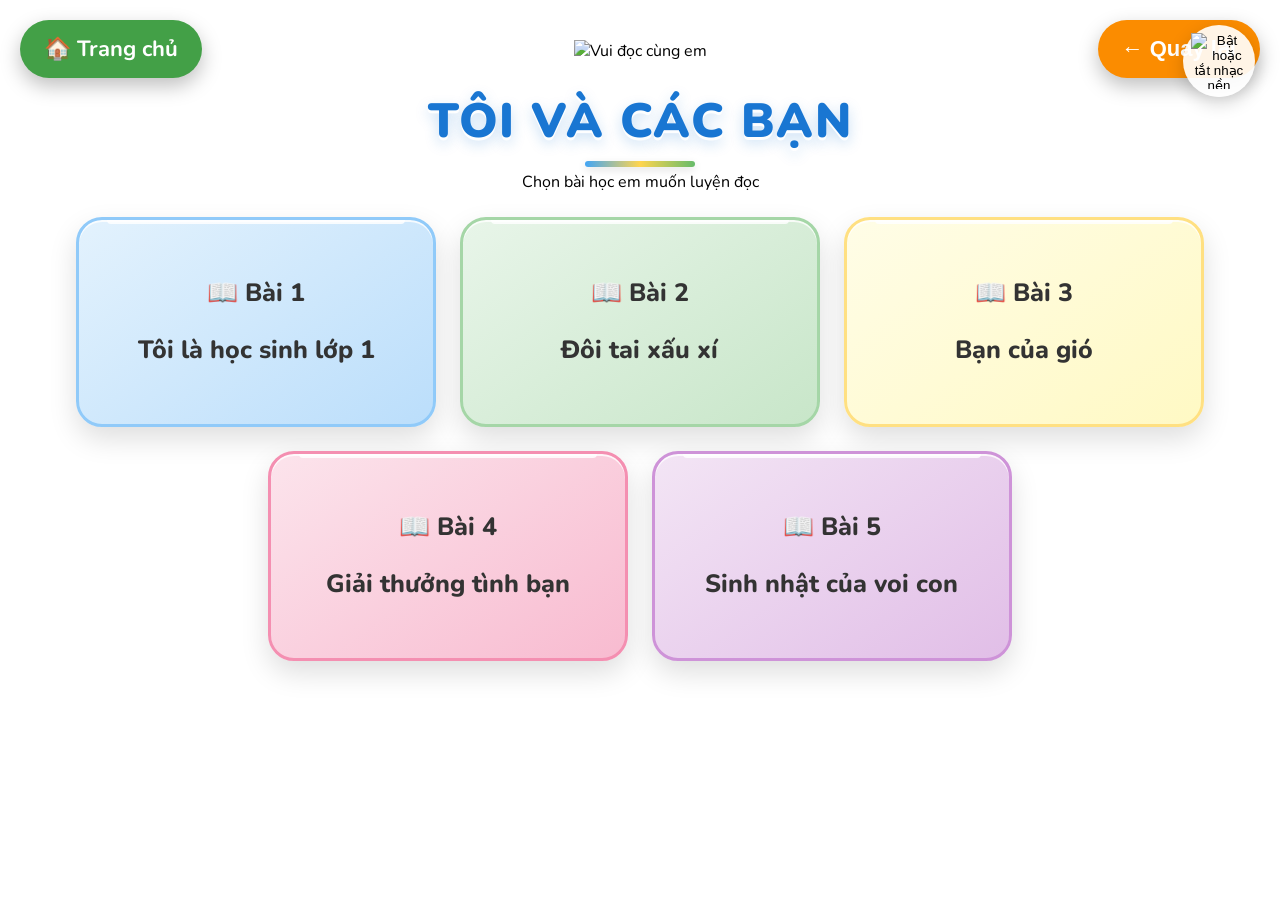
==== pages/lesson-list.html @ ab977701 "Add files via upload" ====
<!DOCTYPE html>
<html lang="vi">

<head>

    <link rel="preconnect" href="https://fonts.googleapis.com">

    <link
        rel="preconnect"
        href="https://fonts.gstatic.com"
        crossorigin
    >

    <link
        href="https://fonts.googleapis.com/css2?family=Nunito:wght@400;500;600;700;800;900&display=swap"
        rel="stylesheet"
    >

    <meta charset="UTF-8">

    <meta
        name="viewport"
        content="width=device-width, initial-scale=1.0"
    >

    <title>Danh sách bài học</title>

    <link
        rel="stylesheet"
        href="../style.css"
    >

    <link
        rel="stylesheet"
        href="lesson-list.css"
    >

</head>

    <meta charset="UTF-8">

    <meta
        name="viewport"
        content="width=device-width, initial-scale=1.0"
    >

    <title>Danh sách bài học</title>

    <link rel="stylesheet" href="../style.css">
    <link rel="stylesheet" href="lesson-list.css">

</head>


<body>

    <!-- =========================
         NÚT BẬT / TẮT NHẠC NỀN
    ========================== -->

    <button
        id="bgmToggleButton"
        class="bgm-toggle-button"
        type="button"
        aria-label="Tắt nhạc nền"
        title="Tắt nhạc nền"
    >
        <img
            id="bgmToggleIcon"
            src="../assets/icons/sound.png"
            alt="Bật hoặc tắt nhạc nền"
        >
    </button>


    <!-- =========================
         THANH ĐIỀU HƯỚNG
    ========================== -->

    <div class="top-nav">

        <a
            href="../index.html"
            class="nav-btn home-btn"
        >
            🏠 Trang chủ
        </a>

        <button
            class="nav-btn back-btn"
            onclick="history.back()"
        >
            ← Quay lại
        </button>

    </div>


    <!-- =========================
         DANH SÁCH BÀI HỌC
    ========================== -->

    <div class="lesson-page">

        <img
            src="../assets/logo/logo.png"
            class="logo"
            alt="Vui đọc cùng em"
        >

        <h1 id="topicTitle"></h1>

        <p>
            Chọn bài học em muốn luyện đọc
        </p>

        <div
            id="lessonContainer"
            class="lesson-grid"
        >
        </div>

    </div>


    <!-- =========================
         JAVASCRIPT
    ========================== -->

    <script src="../js/audio-manager.js"></script>
    <script src="lesson-list.js"></script>

</body>

</html>
---- style.css ----
/* ==========================
   VUI ĐỌC CÙNG EM
   ========================== */

*{
    margin:0;
    padding:0;
    box-sizing:border-box;
}

body{

    font-family:Arial, Helvetica, sans-serif;

    background:url("assets/background/home-bg.jpg");

    background-size:cover;

    background-position:center;

    background-repeat:no-repeat;

    min-height:100vh;

}

#app{

    width:100%;

    min-height:100vh;

}.home{

    width:100%;
    min-height:100vh;

    display:flex;

    flex-direction:column;

    justify-content:center;

    align-items:center;

    backdrop-filter:blur(2px);

}

.logo{

    width:400px;

    margin-bottom:20px;

}

.avatar{

    width:300px;

    margin-bottom:25px;

}

.home h1{

    font-size:54px;

    color:white;

    text-shadow:3px 3px 10px black;

}

.home p{

    font-size:28px;

    color:white;

    margin-top:20px;

    margin-bottom:40px;

    text-shadow:2px 2px 8px black;

}

/* ==========================
   NÚT BẮT ĐẦU
========================== */

.start-button{

    display:inline-flex;
    align-items:center;
    justify-content:center;

    padding:22px 80px;

    font-size:34px;
    font-weight:bold;
    letter-spacing:1px;

    color:#ffffff;
    text-decoration:none;

    background:linear-gradient(180deg,#6fdc6f,#35b84b);

    border-radius:60px;

    border:4px solid #ffffff;

    box-shadow:
        0 10px 25px rgba(0,0,0,.25),
        inset 0 2px 0 rgba(255,255,255,.5);

    transition:
        transform .25s,
        box-shadow .25s,
        background .25s;

    cursor:pointer;
}

.start-button:hover{

    transform:translateY(-4px) scale(1.05);

    background:linear-gradient(180deg,#7be87b,#3ec857);

    box-shadow:
        0 16px 30px rgba(0,0,0,.30),
        inset 0 2px 0 rgba(255,255,255,.6);

}

.start-button:active{

    transform:scale(.96);

    box-shadow:
        0 6px 15px rgba(0,0,0,.25);

}
/* ========================================
   NÚT BẬT / TẮT NHẠC NỀN
======================================== */

.bgm-toggle-button {
    position: fixed;
    top: 25px;
    right: 25px;

    width: 72px;
    height: 72px;

    padding: 8px;

    border: none;
    border-radius: 50%;

    background: rgba(255, 255, 255, 0.9);

    box-shadow:
        0 6px 18px rgba(0, 0, 0, 0.18);

    cursor: pointer;

    z-index: 9999;

    transition:
        transform 0.2s ease,
        box-shadow 0.2s ease;
}

.bgm-toggle-button img {
    width: 100%;
    height: 100%;

    object-fit: contain;

    display: block;

    pointer-events: none;
}

.bgm-toggle-button:hover {
    transform: scale(1.08);

    box-shadow:
        0 8px 22px rgba(0, 0, 0, 0.25);
}

.bgm-toggle-button:active {
    transform: scale(0.92);
}
---- pages/lesson-list.css ----
body{

margin:0;

font-family:
    "Nunito",
    Arial,
    sans-serif;

background:url("../assets/background/home-bg.jpg");

background-size:cover;

background-position:center;

min-height:100vh;

}

.lesson-page{

padding:40px;

text-align:center;

backdrop-filter:blur(8px);

background:rgba(255,255,255,.45);

min-height:100vh;

}

.logo{

width:140px;

}
/* ========================================
   TÊN CHỦ ĐỀ
======================================== */

#topicTitle {
    margin: 12px 0 4px;

    font-family:
        "Nunito",
        Arial,
        sans-serif;

    font-size: 48px;
    font-weight: 900;

    line-height: 1.15;

    color: #1976D2;

    text-align: center;
    text-transform: uppercase;

    letter-spacing: 1.5px;

    white-space: nowrap;

    text-shadow:
        0 3px 0 rgba(255, 255, 255, 0.95),
        0 6px 14px rgba(25, 118, 210, 0.25);
}


/* Đường trang trí dưới tên chủ đề */

#topicTitle::after {
    content: "";

    display: block;

    width: 110px;
    height: 6px;

    margin: 12px auto 0;

    border-radius: 999px;

    background:
        linear-gradient(
            90deg,
            #42A5F5,
            #FFD54F,
            #66BB6A
        );

    box-shadow:
        0 3px 8px rgba(0, 0, 0, 0.12);
}
.lesson-grid{

display:grid;

grid-template-columns:repeat(auto-fit,minmax(260px,1fr));

gap:20px;

max-width:900px;

margin:40px auto;

}

.lesson-card{

background:white;

padding:25px;

border-radius:20px;

box-shadow:0 8px 25px rgba(0,0,0,.15);

cursor:pointer;

transition:.25s;

font-size:24px;

font-weight:bold;

color:#333;

text-decoration:none;

}

.lesson-card:hover{

transform:translateY(-8px);

background:#4CAF50;

color:white;

}

.back-button{

display:inline-block;

margin-top:30px;

padding:15px 35px;

background:#2196F3;

color:white;

text-decoration:none;

border-radius:15px;

font-size:22px;

}/* ==========================
   THANH ĐIỀU HƯỚNG
========================== */

.top-nav{

    position:fixed;

    top:20px;

    left:20px;

    right:20px;

    display:flex;

    justify-content:space-between;

    z-index:999;

}

.nav-btn{

    display:flex;

    align-items:center;

    justify-content:center;

    gap:8px;

    padding:14px 24px;

    border:none;

    border-radius:50px;

    text-decoration:none;

    color:white;

    font-size:22px;

    font-weight:bold;

    cursor:pointer;

    box-shadow:0 8px 20px rgba(0,0,0,.25);

    transition:.25s;

}

.nav-btn:hover{

    transform:translateY(-3px);

}

.home-btn{

    background:#43A047;

}

.home-btn:hover{

    background:#2E7D32;

}

.back-btn{

    background:#FB8C00;

}

.back-btn:hover{

    background:#EF6C00;

}
/* ========================================
   NỘI DUNG THẺ BÀI HỌC
======================================== */

.lesson-card {
    display: flex;
    flex-direction: column;
    align-items: center;
    justify-content: center;

    gap: 12px;

    text-align: center;
}


.lesson-number {
    display: block;

    font-size: 22px;
    font-weight: 800;
}


.lesson-name {
    display: block;

    font-size: 26px;
    font-weight: 800;

    line-height: 1.35;
}


/* ========================================
   TIẾN ĐỘ BÀI HỌC
======================================== */

.lesson-progress {
    display: flex;
    flex-direction: column;
    align-items: center;

    gap: 6px;

    margin-top: 8px;

    padding-top: 12px;

    width: 100%;

    border-top:
        2px solid
        rgba(67, 160, 71, 0.18);
}


.completed-text {
    color: #43A047;

    font-size: 18px;
    font-weight: 900;
}


.lesson-stars {
    display: block;

    min-height: 28px;

    font-size: 24px;

    line-height: 1;

    letter-spacing: 3px;

    filter:
        drop-shadow(
            0 3px 3px
            rgba(255, 193, 7, 0.25)
        );
}
/* ========================================
   ĐỒNG BỘ FONT CHỮ
======================================== */

.lesson-page,
.lesson-page h1,
.lesson-page p,
.lesson-grid,
.lesson-card,
.lesson-number,
.lesson-name,
.lesson-progress,
.completed-text,
.lesson-stars {
    font-family:
        "Nunito",
        Arial,
        sans-serif;
}
/* ========================================
   BỐ CỤC DANH SÁCH BÀI HỌC CÂN ĐỐI
======================================== */

/* Khu vực chứa các bài học */
.lesson-grid {
    width: 94%;
    max-width: 1280px;

    display: flex;
    flex-wrap: wrap;
    justify-content: center;
    align-items: stretch;

    gap: 24px;

    margin: 24px auto 0;
}


/* ========================================
   THẺ BÀI HỌC
======================================== */

.lesson-card {
    flex: 0 0 calc((100% - 48px) / 3);

    min-width: 0;
    height: 210px;

    padding: 24px 28px;

    box-sizing: border-box;

    display: flex;
    flex-direction: column;
    align-items: center;
    justify-content: center;

    text-align: center;

    background: rgba(255, 255, 255, 0.96);

    border-radius: 26px;

    box-shadow:
        0 12px 28px rgba(0, 0, 0, 0.12);

    transition:
        transform 0.25s ease,
        box-shadow 0.25s ease;
}


/* Hiệu ứng khi đưa chuột vào */
.lesson-card:hover {
    transform: translateY(-6px);

    box-shadow:
        0 18px 36px rgba(0, 0, 0, 0.18);
}


/* ========================================
   SỐ THỨ TỰ BÀI
======================================== */

.lesson-number {
    display: block;

    margin-bottom: 14px;

    font-size: 25px;
    font-weight: 800;

    line-height: 1.2;

    white-space: nowrap;
}


/* ========================================
   TÊN BÀI HỌC
======================================== */

.lesson-name {
    display: block;

    width: 100%;

    font-size: 25px;
    font-weight: 800;

    line-height: 1.3;

    white-space: nowrap;
}


/* ========================================
   TRẠNG THÁI HOÀN THÀNH
======================================== */

.lesson-progress {
    width: 100%;

    margin-top: 16px;
    padding-top: 12px;

    border-top: 1px solid #dce8dc;
}


/* Chữ Đã hoàn thành */
.completed-text {
    display: block;

    margin-bottom: 6px;

    color: #43a047;

    font-size: 18px;
    font-weight: 800;

    white-space: nowrap;
}


/* Sao */
.lesson-stars {
    font-size: 26px;

    line-height: 1;
}


/* ========================================
   MÀN HÌNH VỪA
======================================== */

@media (max-width: 1100px) {

    .lesson-grid {
        max-width: 850px;
    }

    .lesson-card {
        flex: 0 0 calc((100% - 24px) / 2);
    }

}


/* ========================================
   ĐIỆN THOẠI
======================================== */

@media (max-width: 700px) {

    .lesson-grid {
        width: 92%;

        gap: 18px;
    }

    .lesson-card {
        flex: 0 0 100%;

        height: auto;
        min-height: 190px;

        padding: 24px 18px;
    }

    .lesson-name {
        font-size: 23px;

        white-space: normal;
    }

}
/* ========================================
   MÀU PASTEL CHO TỪNG THẺ BÀI HỌC
======================================== */

/* Bài 1 - Xanh dương pastel */
.lesson-card:nth-child(1) {
    background:
        linear-gradient(
            145deg,
            #E3F2FD,
            #BBDEFB
        );
    border: 3px solid #90CAF9;
}


/* Bài 2 - Xanh lá pastel */
.lesson-card:nth-child(2) {
    background:
        linear-gradient(
            145deg,
            #E8F5E9,
            #C8E6C9
        );
    border: 3px solid #A5D6A7;
}


/* Bài 3 - Vàng pastel */
.lesson-card:nth-child(3) {
    background:
        linear-gradient(
            145deg,
            #FFFDE7,
            #FFF9C4
        );
    border: 3px solid #FFE082;
}


/* Bài 4 - Hồng pastel */
.lesson-card:nth-child(4) {
    background:
        linear-gradient(
            145deg,
            #FCE4EC,
            #F8BBD0
        );
    border: 3px solid #F48FB1;
}


/* Bài 5 - Tím pastel */
.lesson-card:nth-child(5) {
    background:
        linear-gradient(
            145deg,
            #F3E5F5,
            #E1BEE7
        );
    border: 3px solid #CE93D8;
}
/* ========================================
   HIỆU ỨNG ÁNH SÁNG CHO THẺ
======================================== */

.lesson-card {
    position: relative;

    overflow: hidden;

    box-shadow:
        0 12px 28px rgba(0, 0, 0, 0.13),
        inset 0 2px 0 rgba(255, 255, 255, 0.8);
}


/* Vệt sáng nhẹ phía trên */
.lesson-card::before {
    content: "";

    position: absolute;

    top: 0;
    left: 8%;

    width: 84%;
    height: 4px;

    border-radius: 0 0 10px 10px;

    background:
        rgba(255, 255, 255, 0.85);
}
---- style.css ----
/* ==========================
   VUI ĐỌC CÙNG EM
   ========================== */

*{
    margin:0;
    padding:0;
    box-sizing:border-box;
}

body{

    font-family:Arial, Helvetica, sans-serif;

    background:url("assets/background/home-bg.jpg");

    background-size:cover;

    background-position:center;

    background-repeat:no-repeat;

    min-height:100vh;

}

#app{

    width:100%;

    min-height:100vh;

}.home{

    width:100%;
    min-height:100vh;

    display:flex;

    flex-direction:column;

    justify-content:center;

    align-items:center;

    backdrop-filter:blur(2px);

}

.logo{

    width:400px;

    margin-bottom:20px;

}

.avatar{

    width:300px;

    margin-bottom:25px;

}

.home h1{

    font-size:54px;

    color:white;

    text-shadow:3px 3px 10px black;

}

.home p{

    font-size:28px;

    color:white;

    margin-top:20px;

    margin-bottom:40px;

    text-shadow:2px 2px 8px black;

}

/* ==========================
   NÚT BẮT ĐẦU
========================== */

.start-button{

    display:inline-flex;
    align-items:center;
    justify-content:center;

    padding:22px 80px;

    font-size:34px;
    font-weight:bold;
    letter-spacing:1px;

    color:#ffffff;
    text-decoration:none;

    background:linear-gradient(180deg,#6fdc6f,#35b84b);

    border-radius:60px;

    border:4px solid #ffffff;

    box-shadow:
        0 10px 25px rgba(0,0,0,.25),
        inset 0 2px 0 rgba(255,255,255,.5);

    transition:
        transform .25s,
        box-shadow .25s,
        background .25s;

    cursor:pointer;
}

.start-button:hover{

    transform:translateY(-4px) scale(1.05);

    background:linear-gradient(180deg,#7be87b,#3ec857);

    box-shadow:
        0 16px 30px rgba(0,0,0,.30),
        inset 0 2px 0 rgba(255,255,255,.6);

}

.start-button:active{

    transform:scale(.96);

    box-shadow:
        0 6px 15px rgba(0,0,0,.25);

}
/* ========================================
   NÚT BẬT / TẮT NHẠC NỀN
======================================== */

.bgm-toggle-button {
    position: fixed;
    top: 25px;
    right: 25px;

    width: 72px;
    height: 72px;

    padding: 8px;

    border: none;
    border-radius: 50%;

    background: rgba(255, 255, 255, 0.9);

    box-shadow:
        0 6px 18px rgba(0, 0, 0, 0.18);

    cursor: pointer;

    z-index: 9999;

    transition:
        transform 0.2s ease,
        box-shadow 0.2s ease;
}

.bgm-toggle-button img {
    width: 100%;
    height: 100%;

    object-fit: contain;

    display: block;

    pointer-events: none;
}

.bgm-toggle-button:hover {
    transform: scale(1.08);

    box-shadow:
        0 8px 22px rgba(0, 0, 0, 0.25);
}

.bgm-toggle-button:active {
    transform: scale(0.92);
}
---- pages/lesson-list.css ----
body{

margin:0;

font-family:
    "Nunito",
    Arial,
    sans-serif;

background:url("../assets/background/home-bg.jpg");

background-size:cover;

background-position:center;

min-height:100vh;

}

.lesson-page{

padding:40px;

text-align:center;

backdrop-filter:blur(8px);

background:rgba(255,255,255,.45);

min-height:100vh;

}

.logo{

width:140px;

}
/* ========================================
   TÊN CHỦ ĐỀ
======================================== */

#topicTitle {
    margin: 12px 0 4px;

    font-family:
        "Nunito",
        Arial,
        sans-serif;

    font-size: 48px;
    font-weight: 900;

    line-height: 1.15;

    color: #1976D2;

    text-align: center;
    text-transform: uppercase;

    letter-spacing: 1.5px;

    white-space: nowrap;

    text-shadow:
        0 3px 0 rgba(255, 255, 255, 0.95),
        0 6px 14px rgba(25, 118, 210, 0.25);
}


/* Đường trang trí dưới tên chủ đề */

#topicTitle::after {
    content: "";

    display: block;

    width: 110px;
    height: 6px;

    margin: 12px auto 0;

    border-radius: 999px;

    background:
        linear-gradient(
            90deg,
            #42A5F5,
            #FFD54F,
            #66BB6A
        );

    box-shadow:
        0 3px 8px rgba(0, 0, 0, 0.12);
}
.lesson-grid{

display:grid;

grid-template-columns:repeat(auto-fit,minmax(260px,1fr));

gap:20px;

max-width:900px;

margin:40px auto;

}

.lesson-card{

background:white;

padding:25px;

border-radius:20px;

box-shadow:0 8px 25px rgba(0,0,0,.15);

cursor:pointer;

transition:.25s;

font-size:24px;

font-weight:bold;

color:#333;

text-decoration:none;

}

.lesson-card:hover{

transform:translateY(-8px);

background:#4CAF50;

color:white;

}

.back-button{

display:inline-block;

margin-top:30px;

padding:15px 35px;

background:#2196F3;

color:white;

text-decoration:none;

border-radius:15px;

font-size:22px;

}/* ==========================
   THANH ĐIỀU HƯỚNG
========================== */

.top-nav{

    position:fixed;

    top:20px;

    left:20px;

    right:20px;

    display:flex;

    justify-content:space-between;

    z-index:999;

}

.nav-btn{

    display:flex;

    align-items:center;

    justify-content:center;

    gap:8px;

    padding:14px 24px;

    border:none;

    border-radius:50px;

    text-decoration:none;

    color:white;

    font-size:22px;

    font-weight:bold;

    cursor:pointer;

    box-shadow:0 8px 20px rgba(0,0,0,.25);

    transition:.25s;

}

.nav-btn:hover{

    transform:translateY(-3px);

}

.home-btn{

    background:#43A047;

}

.home-btn:hover{

    background:#2E7D32;

}

.back-btn{

    background:#FB8C00;

}

.back-btn:hover{

    background:#EF6C00;

}
/* ========================================
   NỘI DUNG THẺ BÀI HỌC
======================================== */

.lesson-card {
    display: flex;
    flex-direction: column;
    align-items: center;
    justify-content: center;

    gap: 12px;

    text-align: center;
}


.lesson-number {
    display: block;

    font-size: 22px;
    font-weight: 800;
}


.lesson-name {
    display: block;

    font-size: 26px;
    font-weight: 800;

    line-height: 1.35;
}


/* ========================================
   TIẾN ĐỘ BÀI HỌC
======================================== */

.lesson-progress {
    display: flex;
    flex-direction: column;
    align-items: center;

    gap: 6px;

    margin-top: 8px;

    padding-top: 12px;

    width: 100%;

    border-top:
        2px solid
        rgba(67, 160, 71, 0.18);
}


.completed-text {
    color: #43A047;

    font-size: 18px;
    font-weight: 900;
}


.lesson-stars {
    display: block;

    min-height: 28px;

    font-size: 24px;

    line-height: 1;

    letter-spacing: 3px;

    filter:
        drop-shadow(
            0 3px 3px
            rgba(255, 193, 7, 0.25)
        );
}
/* ========================================
   ĐỒNG BỘ FONT CHỮ
======================================== */

.lesson-page,
.lesson-page h1,
.lesson-page p,
.lesson-grid,
.lesson-card,
.lesson-number,
.lesson-name,
.lesson-progress,
.completed-text,
.lesson-stars {
    font-family:
        "Nunito",
        Arial,
        sans-serif;
}
/* ========================================
   BỐ CỤC DANH SÁCH BÀI HỌC CÂN ĐỐI
======================================== */

/* Khu vực chứa các bài học */
.lesson-grid {
    width: 94%;
    max-width: 1280px;

    display: flex;
    flex-wrap: wrap;
    justify-content: center;
    align-items: stretch;

    gap: 24px;

    margin: 24px auto 0;
}


/* ========================================
   THẺ BÀI HỌC
======================================== */

.lesson-card {
    flex: 0 0 calc((100% - 48px) / 3);

    min-width: 0;
    height: 210px;

    padding: 24px 28px;

    box-sizing: border-box;

    display: flex;
    flex-direction: column;
    align-items: center;
    justify-content: center;

    text-align: center;

    background: rgba(255, 255, 255, 0.96);

    border-radius: 26px;

    box-shadow:
        0 12px 28px rgba(0, 0, 0, 0.12);

    transition:
        transform 0.25s ease,
        box-shadow 0.25s ease;
}


/* Hiệu ứng khi đưa chuột vào */
.lesson-card:hover {
    transform: translateY(-6px);

    box-shadow:
        0 18px 36px rgba(0, 0, 0, 0.18);
}


/* ========================================
   SỐ THỨ TỰ BÀI
======================================== */

.lesson-number {
    display: block;

    margin-bottom: 14px;

    font-size: 25px;
    font-weight: 800;

    line-height: 1.2;

    white-space: nowrap;
}


/* ========================================
   TÊN BÀI HỌC
======================================== */

.lesson-name {
    display: block;

    width: 100%;

    font-size: 25px;
    font-weight: 800;

    line-height: 1.3;

    white-space: nowrap;
}


/* ========================================
   TRẠNG THÁI HOÀN THÀNH
======================================== */

.lesson-progress {
    width: 100%;

    margin-top: 16px;
    padding-top: 12px;

    border-top: 1px solid #dce8dc;
}


/* Chữ Đã hoàn thành */
.completed-text {
    display: block;

    margin-bottom: 6px;

    color: #43a047;

    font-size: 18px;
    font-weight: 800;

    white-space: nowrap;
}


/* Sao */
.lesson-stars {
    font-size: 26px;

    line-height: 1;
}


/* ========================================
   MÀN HÌNH VỪA
======================================== */

@media (max-width: 1100px) {

    .lesson-grid {
        max-width: 850px;
    }

    .lesson-card {
        flex: 0 0 calc((100% - 24px) / 2);
    }

}


/* ========================================
   ĐIỆN THOẠI
======================================== */

@media (max-width: 700px) {

    .lesson-grid {
        width: 92%;

        gap: 18px;
    }

    .lesson-card {
        flex: 0 0 100%;

        height: auto;
        min-height: 190px;

        padding: 24px 18px;
    }

    .lesson-name {
        font-size: 23px;

        white-space: normal;
    }

}
/* ========================================
   MÀU PASTEL CHO TỪNG THẺ BÀI HỌC
======================================== */

/* Bài 1 - Xanh dương pastel */
.lesson-card:nth-child(1) {
    background:
        linear-gradient(
            145deg,
            #E3F2FD,
            #BBDEFB
        );
    border: 3px solid #90CAF9;
}


/* Bài 2 - Xanh lá pastel */
.lesson-card:nth-child(2) {
    background:
        linear-gradient(
            145deg,
            #E8F5E9,
            #C8E6C9
        );
    border: 3px solid #A5D6A7;
}


/* Bài 3 - Vàng pastel */
.lesson-card:nth-child(3) {
    background:
        linear-gradient(
            145deg,
            #FFFDE7,
            #FFF9C4
        );
    border: 3px solid #FFE082;
}


/* Bài 4 - Hồng pastel */
.lesson-card:nth-child(4) {
    background:
        linear-gradient(
            145deg,
            #FCE4EC,
            #F8BBD0
        );
    border: 3px solid #F48FB1;
}


/* Bài 5 - Tím pastel */
.lesson-card:nth-child(5) {
    background:
        linear-gradient(
            145deg,
            #F3E5F5,
            #E1BEE7
        );
    border: 3px solid #CE93D8;
}
/* ========================================
   HIỆU ỨNG ÁNH SÁNG CHO THẺ
======================================== */

.lesson-card {
    position: relative;

    overflow: hidden;

    box-shadow:
        0 12px 28px rgba(0, 0, 0, 0.13),
        inset 0 2px 0 rgba(255, 255, 255, 0.8);
}


/* Vệt sáng nhẹ phía trên */
.lesson-card::before {
    content: "";

    position: absolute;

    top: 0;
    left: 8%;

    width: 84%;
    height: 4px;

    border-radius: 0 0 10px 10px;

    background:
        rgba(255, 255, 255, 0.85);
}
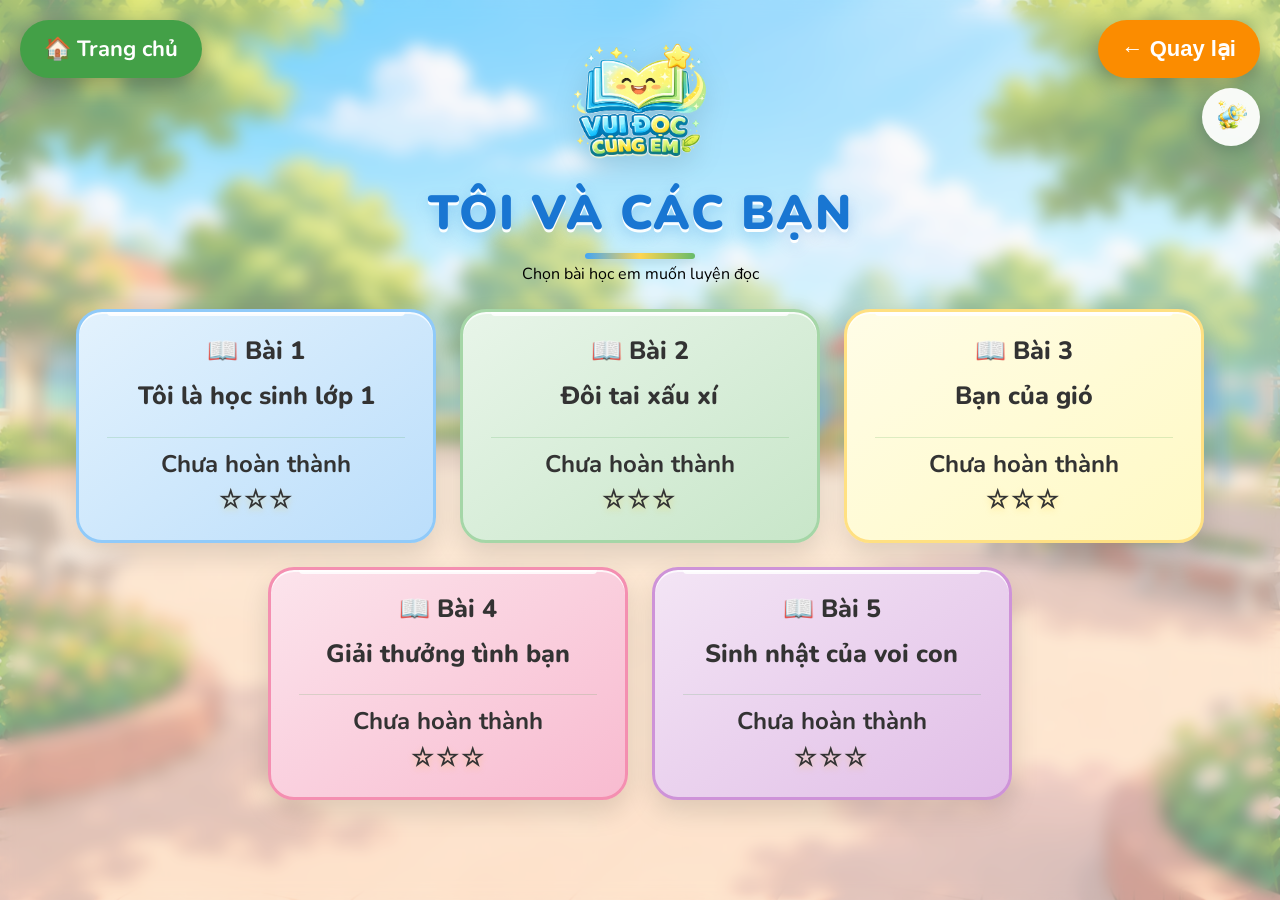
==== commit d33eff96: "Add files via upload" ====
--- a/pages/lesson-list.html
+++ b/pages/lesson-list.html
@@ -3,7 +3,26 @@
 
 <head>
 
-    <link rel="preconnect" href="https://fonts.googleapis.com">
+    <meta charset="UTF-8">
+
+    <meta
+        name="viewport"
+        content="width=device-width, initial-scale=1.0"
+    >
+
+    <title>Danh sách bài học</title>
+    <link
+            rel="icon"
+            type="image/png"
+            href="../assets/logo/logo.png"
+        >
+
+    <!-- FONT NUNITO -->
+
+    <link
+        rel="preconnect"
+        href="https://fonts.googleapis.com"
+    >
 
     <link
         rel="preconnect"
@@ -16,14 +35,8 @@
         rel="stylesheet"
     >
 
-    <meta charset="UTF-8">
 
-    <meta
-        name="viewport"
-        content="width=device-width, initial-scale=1.0"
-    >
-
-    <title>Danh sách bài học</title>
+    <!-- CSS -->
 
     <link
         rel="stylesheet"
@@ -34,20 +47,6 @@
         rel="stylesheet"
         href="lesson-list.css"
     >
-
-</head>
-
-    <meta charset="UTF-8">
-
-    <meta
-        name="viewport"
-        content="width=device-width, initial-scale=1.0"
-    >
-
-    <title>Danh sách bài học</title>
-
-    <link rel="stylesheet" href="../style.css">
-    <link rel="stylesheet" href="lesson-list.css">
 
 </head>
 
--- a/style.css
+++ b/style.css
@@ -1,170 +1,357 @@
-/* ==========================
+/* ========================================
    VUI ĐỌC CÙNG EM
-   ========================== */
-
-*{
-    margin:0;
-    padding:0;
-    box-sizing:border-box;
-}
-
-body{
-
-    font-family:Arial, Helvetica, sans-serif;
-
-    background:url("assets/background/home-bg.jpg");
-
-    background-size:cover;
-
-    background-position:center;
-
-    background-repeat:no-repeat;
-
-    min-height:100vh;
-
-}
-
-#app{
-
-    width:100%;
-
-    min-height:100vh;
-
-}.home{
-
-    width:100%;
-    min-height:100vh;
-
-    display:flex;
-
-    flex-direction:column;
-
-    justify-content:center;
-
-    align-items:center;
-
-    backdrop-filter:blur(2px);
-
-}
-
-.logo{
-
-    width:400px;
-
-    margin-bottom:20px;
-
-}
-
-.avatar{
-
-    width:300px;
-
-    margin-bottom:25px;
-
-}
-
-.home h1{
-
-    font-size:54px;
-
-    color:white;
-
-    text-shadow:3px 3px 10px black;
-
-}
-
-.home p{
-
-    font-size:28px;
-
-    color:white;
-
-    margin-top:20px;
-
-    margin-bottom:40px;
-
-    text-shadow:2px 2px 8px black;
-
-}
-
-/* ==========================
+   TRANG CHỦ
+======================================== */
+
+
+/* ========================================
+   RESET
+======================================== */
+
+* {
+    margin: 0;
+    padding: 0;
+    box-sizing: border-box;
+}
+
+
+html,
+body {
+    width: 100%;
+    min-height: 100%;
+}
+
+
+body {
+    font-family:
+        "Nunito",
+        Arial,
+        Helvetica,
+        sans-serif;
+
+    background:
+        url("assets/background/home-bg.jpg")
+        center center / cover
+        no-repeat;
+
+    min-height: 100vh;
+
+    overflow-x: hidden;
+}
+
+
+/* ========================================
+   KHUNG ỨNG DỤNG
+======================================== */
+
+#app {
+    width: 100%;
+    min-height: 100vh;
+}
+
+
+/* ========================================
+   TRANG CHỦ
+======================================== */
+
+.home {
+    position: relative;
+
+    width: 100%;
+    min-height: 100vh;
+
+    padding:
+        35px
+        24px
+        42px;
+
+    display: flex;
+    flex-direction: column;
+    align-items: center;
+    justify-content: center;
+
+    text-align: center;
+
+    overflow: hidden;
+}
+
+
+/* Lớp sáng nhẹ giúp giao diện trong trẻo hơn */
+
+.home::before {
+    content: "";
+
+    position: absolute;
+    inset: 0;
+
+    background:
+        linear-gradient(
+            180deg,
+            rgba(255, 255, 255, 0.08) 0%,
+            rgba(255, 255, 255, 0.02) 45%,
+            rgba(255, 244, 225, 0.12) 100%
+        );
+
+    pointer-events: none;
+}
+
+
+/* Đảm bảo nội dung nằm trên lớp phủ */
+
+.home > * {
+    position: relative;
+    z-index: 1;
+}
+
+
+/* ========================================
+   LOGO
+======================================== */
+
+.logo {
+    width: min(300px, 58vw);
+
+    height: auto;
+
+    margin-bottom: 8px;
+
+    object-fit: contain;
+
+    filter:
+        drop-shadow(
+            0 8px 14px
+            rgba(0, 0, 0, 0.12)
+        );
+}
+
+
+/* ========================================
+   NHÂN VẬT NAM
+======================================== */
+
+.avatar {
+    width: min(255px, 48vw);
+
+    height: auto;
+
+    margin-top: 2px;
+    margin-bottom: 12px;
+
+    object-fit: contain;
+
+    filter:
+        drop-shadow(
+            0 10px 12px
+            rgba(0, 0, 0, 0.14)
+        );
+
+    animation:
+        avatarFloat
+        3.5s
+        ease-in-out
+        infinite;
+}
+
+
+/* Chuyển động rất nhẹ */
+
+@keyframes avatarFloat {
+
+    0%,
+    100% {
+        transform: translateY(0);
+    }
+
+    50% {
+        transform: translateY(-6px);
+    }
+
+}
+
+
+/* ========================================
+   TIÊU ĐỀ CHÀO MỪNG
+======================================== */
+
+.home h1 {
+    margin: 4px 0 0;
+
+    font-size:
+        clamp(
+            34px,
+            5vw,
+            52px
+        );
+
+    font-weight: 900;
+
+    line-height: 1.15;
+
+    color: #ffffff;
+
+    text-shadow:
+        0 3px 3px rgba(0, 0, 0, 0.25),
+        0 6px 16px rgba(0, 0, 0, 0.20);
+}
+
+
+/* ========================================
+   CÂU GIỚI THIỆU
+======================================== */
+
+.home p {
+    max-width: 600px;
+
+    margin:
+        10px
+        auto
+        24px;
+
+    padding:
+        8px
+        18px;
+
+    font-size:
+        clamp(
+            19px,
+            2.6vw,
+            27px
+        );
+
+    font-weight: 700;
+
+    line-height: 1.4;
+
+    color: #ffffff;
+
+    text-shadow:
+        0 2px 4px rgba(0, 0, 0, 0.38);
+}
+
+
+/* ========================================
    NÚT BẮT ĐẦU
-========================== */
-
-.start-button{
-
-    display:inline-flex;
-    align-items:center;
-    justify-content:center;
-
-    padding:22px 80px;
-
-    font-size:34px;
-    font-weight:bold;
-    letter-spacing:1px;
-
-    color:#ffffff;
-    text-decoration:none;
-
-    background:linear-gradient(180deg,#6fdc6f,#35b84b);
-
-    border-radius:60px;
-
-    border:4px solid #ffffff;
+======================================== */
+
+.start-button {
+    min-width: 270px;
+
+    display: inline-flex;
+    align-items: center;
+    justify-content: center;
+
+    padding:
+        17px
+        55px;
+
+    font-size:
+        clamp(
+            24px,
+            3vw,
+            31px
+        );
+
+    font-weight: 900;
+
+    letter-spacing: 1px;
+
+    color: #ffffff;
+
+    text-decoration: none;
+
+    background:
+        linear-gradient(
+            180deg,
+            #70df73 0%,
+            #35bd4e 100%
+        );
+
+    border:
+        4px solid
+        rgba(255, 255, 255, 0.95);
+
+    border-radius: 999px;
 
     box-shadow:
-        0 10px 25px rgba(0,0,0,.25),
-        inset 0 2px 0 rgba(255,255,255,.5);
+        0 10px 24px
+        rgba(35, 120, 55, 0.30),
+
+        0 5px 12px
+        rgba(0, 0, 0, 0.16),
+
+        inset 0 2px 0
+        rgba(255, 255, 255, 0.50);
+
+    cursor: pointer;
 
     transition:
-        transform .25s,
-        box-shadow .25s,
-        background .25s;
-
-    cursor:pointer;
-}
-
-.start-button:hover{
-
-    transform:translateY(-4px) scale(1.05);
-
-    background:linear-gradient(180deg,#7be87b,#3ec857);
+        transform 0.22s ease,
+        box-shadow 0.22s ease,
+        background 0.22s ease;
+}
+
+
+.start-button:hover {
+    transform:
+        translateY(-4px)
+        scale(1.03);
+
+    background:
+        linear-gradient(
+            180deg,
+            #7bea7d 0%,
+            #3cca58 100%
+        );
 
     box-shadow:
-        0 16px 30px rgba(0,0,0,.30),
-        inset 0 2px 0 rgba(255,255,255,.6);
-
-}
-
-.start-button:active{
-
-    transform:scale(.96);
-
-    box-shadow:
-        0 6px 15px rgba(0,0,0,.25);
-
-}
+        0 14px 28px
+        rgba(35, 120, 55, 0.35),
+
+        0 7px 16px
+        rgba(0, 0, 0, 0.18),
+
+        inset 0 2px 0
+        rgba(255, 255, 255, 0.60);
+}
+
+
+.start-button:active {
+    transform:
+        translateY(1px)
+        scale(0.97);
+}
+
+
 /* ========================================
    NÚT BẬT / TẮT NHẠC NỀN
 ======================================== */
 
 .bgm-toggle-button {
     position: fixed;
-    top: 25px;
-    right: 25px;
-
-    width: 72px;
-    height: 72px;
+
+    top: 88px;
+    right: 20px;
+
+    width: 58px;
+    height: 58px;
 
     padding: 8px;
 
     border: none;
+
     border-radius: 50%;
 
-    background: rgba(255, 255, 255, 0.9);
+    background:
+        rgba(
+            255,
+            255,
+            255,
+            0.94
+        );
 
     box-shadow:
-        0 6px 18px rgba(0, 0, 0, 0.18);
+        0 6px 18px
+        rgba(0, 0, 0, 0.16);
 
     cursor: pointer;
 
@@ -175,24 +362,228 @@
         box-shadow 0.2s ease;
 }
 
+
 .bgm-toggle-button img {
     width: 100%;
     height: 100%;
 
+    display: block;
+
     object-fit: contain;
 
-    display: block;
-
     pointer-events: none;
 }
+
 
 .bgm-toggle-button:hover {
     transform: scale(1.08);
 
     box-shadow:
-        0 8px 22px rgba(0, 0, 0, 0.25);
-}
+        0 8px 22px
+        rgba(0, 0, 0, 0.22);
+}
+
 
 .bgm-toggle-button:active {
     transform: scale(0.92);
+}
+
+
+/* ========================================
+   MÀN HÌNH TABLET
+======================================== */
+
+@media (max-width: 768px) {
+
+    .home {
+        padding:
+            28px
+            22px
+            34px;
+
+        justify-content: center;
+    }
+
+
+    .logo {
+        width: min(240px, 55vw);
+
+        margin-bottom: 5px;
+    }
+
+
+    .avatar {
+        width: min(220px, 48vw);
+
+        margin-bottom: 8px;
+    }
+
+
+    .home p {
+        margin-bottom: 22px;
+    }
+
+
+    .start-button {
+        min-width: 250px;
+
+        padding:
+            15px
+            46px;
+    }
+
+
+    .bgm-toggle-button {
+        top: 20px;
+        right: 20px;
+
+        width: 54px;
+        height: 54px;
+    }
+
+}
+
+
+/* ========================================
+   ĐIỆN THOẠI
+======================================== */
+
+@media (max-width: 480px) {
+
+    body {
+        min-height: 100dvh;
+    }
+
+
+    #app {
+        min-height: 100dvh;
+    }
+
+
+    .home {
+        min-height: 100dvh;
+
+        padding:
+            22px
+            18px
+            26px;
+
+        justify-content: center;
+    }
+
+
+    .logo {
+        width: 180px;
+
+        margin-bottom: 4px;
+    }
+
+
+    .avatar {
+        width: 175px;
+
+        margin-top: 0;
+        margin-bottom: 8px;
+    }
+
+
+    .home h1 {
+        font-size: 36px;
+    }
+
+
+    .home p {
+        max-width: 330px;
+
+        margin:
+            8px
+            auto
+            20px;
+
+        padding:
+            4px
+            8px;
+
+        font-size: 20px;
+
+        line-height: 1.35;
+    }
+
+
+    .start-button {
+        width: min(88%, 330px);
+
+        min-width: 0;
+
+        padding:
+            14px
+            30px;
+
+        font-size: 26px;
+
+        border-width: 3px;
+    }
+
+
+    .bgm-toggle-button {
+        top: 18px;
+        right: 18px;
+
+        width: 50px;
+        height: 50px;
+
+        padding: 7px;
+    }
+
+}
+
+
+/* ========================================
+   ĐIỆN THOẠI MÀN HÌNH THẤP
+======================================== */
+
+@media (
+    max-width: 480px
+)
+and
+(
+    max-height: 700px
+) {
+
+    .home {
+        padding-top: 16px;
+        padding-bottom: 18px;
+    }
+
+
+    .logo {
+        width: 150px;
+    }
+
+
+    .avatar {
+        width: 145px;
+    }
+
+
+    .home h1 {
+        font-size: 32px;
+    }
+
+
+    .home p {
+        margin-bottom: 14px;
+
+        font-size: 18px;
+    }
+
+
+    .start-button {
+        padding:
+            12px
+            28px;
+
+        font-size: 24px;
+    }
+
 }
--- a/pages/lesson-list.css
+++ b/pages/lesson-list.css
@@ -617,4 +617,341 @@
 
     background:
         rgba(255, 255, 255, 0.85);
+}
+/* ========================================
+   RESPONSIVE HOÀN CHỈNH - LESSON LIST
+======================================== */
+
+* {
+    box-sizing: border-box;
+}
+
+
+/* ========================================
+   MÁY TÍNH BẢNG
+   Từ 768px trở xuống
+======================================== */
+
+@media (max-width: 768px) {
+
+    .lesson-page {
+        min-height: 100vh;
+
+        padding:
+            95px
+            20px
+            40px;
+    }
+
+    .logo {
+        width: 110px;
+    }
+
+    #topicTitle {
+        max-width: 100%;
+
+        margin:
+            12px
+            auto
+            6px;
+
+        font-size: 38px;
+        line-height: 1.2;
+
+        white-space: normal;
+
+        overflow-wrap: break-word;
+    }
+
+    #topicTitle::after {
+        width: 90px;
+        height: 5px;
+
+        margin-top: 10px;
+    }
+
+    .lesson-page > p {
+        font-size: 20px;
+        line-height: 1.4;
+
+        margin:
+            12px
+            auto
+            24px;
+    }
+
+    .top-nav {
+        top: 12px;
+        left: 12px;
+        right: 12px;
+
+        gap: 10px;
+    }
+
+    .nav-btn {
+        padding:
+            11px
+            18px;
+
+        font-size: 17px;
+    }
+
+}
+
+
+/* ========================================
+   ĐIỆN THOẠI
+   Từ 480px trở xuống
+======================================== */
+
+@media (max-width: 480px) {
+
+    body {
+        overflow-x: hidden;
+    }
+
+    .lesson-page {
+        width: 100%;
+
+        padding:
+            82px
+            12px
+            30px;
+    }
+
+
+    /* LOGO */
+
+    .logo {
+        width: 95px;
+
+        margin-bottom: 4px;
+    }
+
+
+    /* TÊN CHỦ ĐỀ */
+
+    #topicTitle {
+        width: 100%;
+        max-width: 100%;
+
+        margin:
+            10px
+            auto
+            5px;
+
+        padding:
+            0
+            6px;
+
+        font-size: 30px;
+        line-height: 1.2;
+
+        letter-spacing: 0.5px;
+
+        white-space: normal;
+
+        overflow-wrap: break-word;
+        word-break: normal;
+    }
+
+    #topicTitle::after {
+        width: 75px;
+        height: 5px;
+
+        margin-top: 9px;
+    }
+
+
+    /* DÒNG HƯỚNG DẪN */
+
+    .lesson-page > p {
+        margin:
+            12px
+            auto
+            22px;
+
+        padding:
+            0
+            8px;
+
+        font-size: 17px;
+        line-height: 1.4;
+    }
+
+
+    /* THANH ĐIỀU HƯỚNG */
+
+    .top-nav {
+        top: 10px;
+        left: 8px;
+        right: 8px;
+
+        gap: 8px;
+    }
+
+    .nav-btn {
+        flex: 1;
+
+        width: auto;
+        max-width: 150px;
+
+        padding:
+            10px
+            8px;
+
+        font-size: 15px;
+        line-height: 1;
+
+        white-space: nowrap;
+    }
+
+
+    /* DANH SÁCH BÀI HỌC */
+
+    .lesson-grid {
+        width: 100%;
+        max-width: 100%;
+
+        gap: 14px;
+
+        margin:
+            18px
+            auto
+            0;
+    }
+
+
+    /* THẺ BÀI HỌC */
+
+    .lesson-card {
+        flex:
+            0
+            0
+            100%;
+
+        width: 100%;
+
+        min-height: 165px;
+        height: auto;
+
+        padding:
+            20px
+            16px;
+
+        border-radius: 20px;
+    }
+
+
+    /* SỐ BÀI */
+
+    .lesson-number {
+        margin-bottom: 10px;
+
+        font-size: 21px;
+    }
+
+
+    /* TÊN BÀI */
+
+    .lesson-name {
+        width: 100%;
+
+        font-size: 21px;
+        line-height: 1.3;
+
+        white-space: normal;
+    }
+
+
+    /* TIẾN ĐỘ */
+
+    .lesson-progress {
+        margin-top: 13px;
+        padding-top: 10px;
+    }
+
+    .completed-text {
+        font-size: 16px;
+    }
+
+    .lesson-stars {
+        font-size: 23px;
+    }
+
+}
+/* ========================================
+   NÚT ÂM THANH TRÊN ĐIỆN THOẠI
+======================================== */
+
+@media (max-width: 480px) {
+
+    .bgm-toggle-button {
+        position: fixed;
+
+        top: 62px;
+        right: 12px;
+
+        width: 48px;
+        height: 48px;
+
+        padding: 9px;
+
+        z-index: 1000;
+    }
+
+    .bgm-toggle-button img {
+        width: 100%;
+        height: 100%;
+
+        object-fit: contain;
+    }
+
+}
+/* ========================================
+   CHỈNH KÍCH THƯỚC THẺ BÀI HỌC
+   DÁN Ở CUỐI FILE LESSON-LIST.CSS
+======================================== */
+
+.lesson-card {
+    min-height: 185px;
+    height: auto;
+}
+
+
+/* ========================================
+   KHU VỰC TRẠNG THÁI HOÀN THÀNH
+======================================== */
+
+.lesson-progress {
+    width: 100%;
+    min-height: 72px;
+
+    margin-top: 12px;
+    padding-top: 10px;
+
+    display: flex;
+    flex-direction: column;
+    align-items: center;
+    justify-content: center;
+
+    border-top: 1px solid rgba(67, 160, 71, 0.18);
+}
+
+
+/* ========================================
+   KHU VỰC NGÔI SAO
+======================================== */
+
+.lesson-stars {
+    display: flex;
+    justify-content: center;
+    align-items: center;
+
+    min-height: 30px;
+
+    font-size: 25px;
+    line-height: 1;
+
+    white-space: nowrap;
 }
